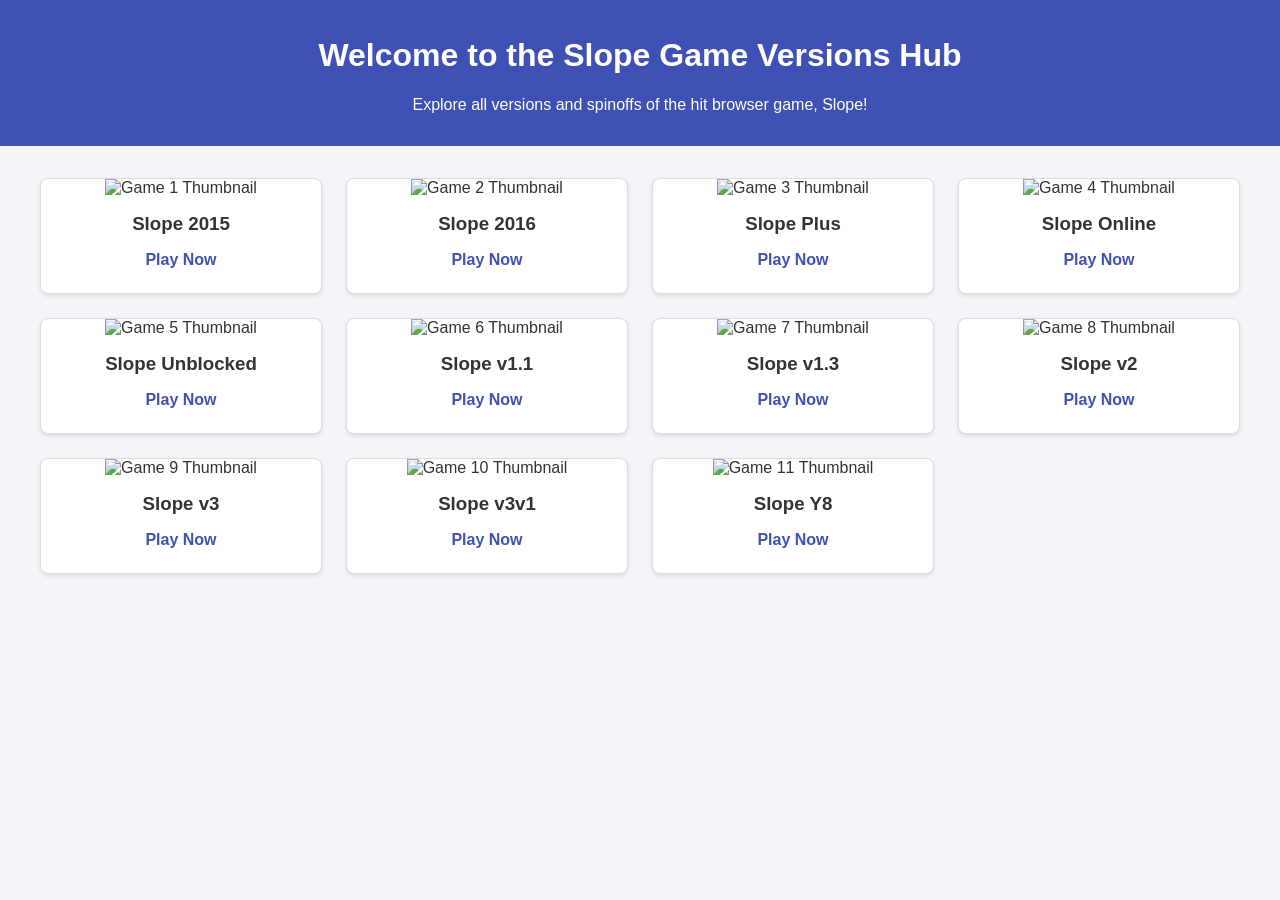
==== games/index.html @ 9a3da8a6 "Update index.html" ====
<!DOCTYPE html>
<html lang="en">
<head>
    <meta charset="UTF-8">
    <meta name="viewport" content="width=device-width, initial-scale=1.0">
    <title>Slope Game Versions Hub</title>
    <style>
        body {
            font-family: Arial, sans-serif;
            margin: 0;
            padding: 0;
            background-color: #f4f4f9;
            color: #333;
        }
        header {
            background-color: #3f51b5;
            color: white;
            padding: 1rem 2rem;
            text-align: center;
        }
        .container {
            max-width: 1200px;
            margin: 2rem auto;
            padding: 0 1rem;
        }
        .grid {
            display: grid;
            grid-template-columns: repeat(auto-fit, minmax(250px, 1fr));
            gap: 1.5rem;
        }
        .card {
            background: white;
            border: 1px solid #ddd;
            border-radius: 8px;
            box-shadow: 0 2px 4px rgba(0, 0, 0, 0.1);
            overflow: hidden;
            text-align: center;
            transition: transform 0.3s, box-shadow 0.3s;
        }
        .card:hover {
            transform: translateY(-5px);
            box-shadow: 0 4px 8px rgba(0, 0, 0, 0.2);
        }
        .card img {
            max-width: 100%;
            height: 150px;
            object-fit: cover;
        }
        .card h3 {
            margin: 1rem 0;
        }
        .card a {
            display: block;
            margin: 1rem 0 1.5rem;
            text-decoration: none;
            color: #3f51b5;
            font-weight: bold;
        }
    </style>
</head>
<body>
    <header>
        <h1>Welcome to the Slope Game Versions Hub</h1>
        <p>Explore all versions and spinoffs of the hit browser game, Slope!</p>
    </header>
    <div class="container">
        <div class="grid">
            <div class="card">
                <img src="game1-thumbnail.jpg" alt="Game 1 Thumbnail">
                <h3>Slope 2015</h3>
                <a href="https://testwaree.github.io/slopeiscool/2015">Play Now</a>
            </div>
            <div class="card">
                <img src="game2-thumbnail.jpg" alt="Game 2 Thumbnail">
                <h3>Slope 2016</h3>
                <a href="https://testwaree.github.io/slopeiscool/2016">Play Now</a>
            </div>
            <div class="card">
                <img src="game3-thumbnail.jpg" alt="Game 3 Thumbnail">
                <h3>Slope Plus</h3>
                <a href="https://testwaree.github.io/slopeiscool/plus">Play Now</a>
            </div>
            <div class="card">
                <img src="game4-thumbnail.jpg" alt="Game 4 Thumbnail">
                <h3>Slope Online</h3>
                <a href="https://testwaree.github.io/slopeiscool/slopeonline">Play Now</a>
            </div>
            <div class="card">
                <img src="game5-thumbnail.jpg" alt="Game 5 Thumbnail">
                <h3>Slope Unblocked</h3>
                <a href="https://testwaree.github.io/slopeiscool/unblocked">Play Now</a>
            </div>
            <div class="card">
                <img src="game6-thumbnail.jpg" alt="Game 6 Thumbnail">
                <h3>Slope v1.1</h3>
                <a href="https://testwaree.github.io/slopeiscool/v1.1">Play Now</a>
            </div>
            <div class="card">
                <img src="game7-thumbnail.jpg" alt="Game 7 Thumbnail">
                <h3>Slope v1.3</h3>
                <a href="https://testwaree.github.io/slopeiscool/v1.3">Play Now</a>
            </div>
            <div class="card">
                <img src="game8-thumbnail.jpg" alt="Game 8 Thumbnail">
                <h3>Slope v2</h3>
                <a href="https://testwaree.github.io/slopeiscool/v2">Play Now</a>
            </div>
            <div class="card">
                <img src="game9-thumbnail.jpg" alt="Game 9 Thumbnail">
                <h3>Slope v3</h3>
                <a href="https://testwaree.github.io/slopeiscool/v3">Play Now</a>
            </div>
            <div class="card">
                <img src="game10-thumbnail.jpg" alt="Game 10 Thumbnail">
                <h3>Slope v3v1</h3>
                <a href="https://testwaree.github.io/slopeiscool/v3v1">Play Now</a>
            </div>
            <div class="card">
                <img src="game11-thumbnail.jpg" alt="Game 11 Thumbnail">
                <h3>Slope Y8</h3>
                <a href="https://testwaree.github.io/slopeiscool/y8">Play Now</a>
            </div>
        </div>
    </div>
</body>
</html>
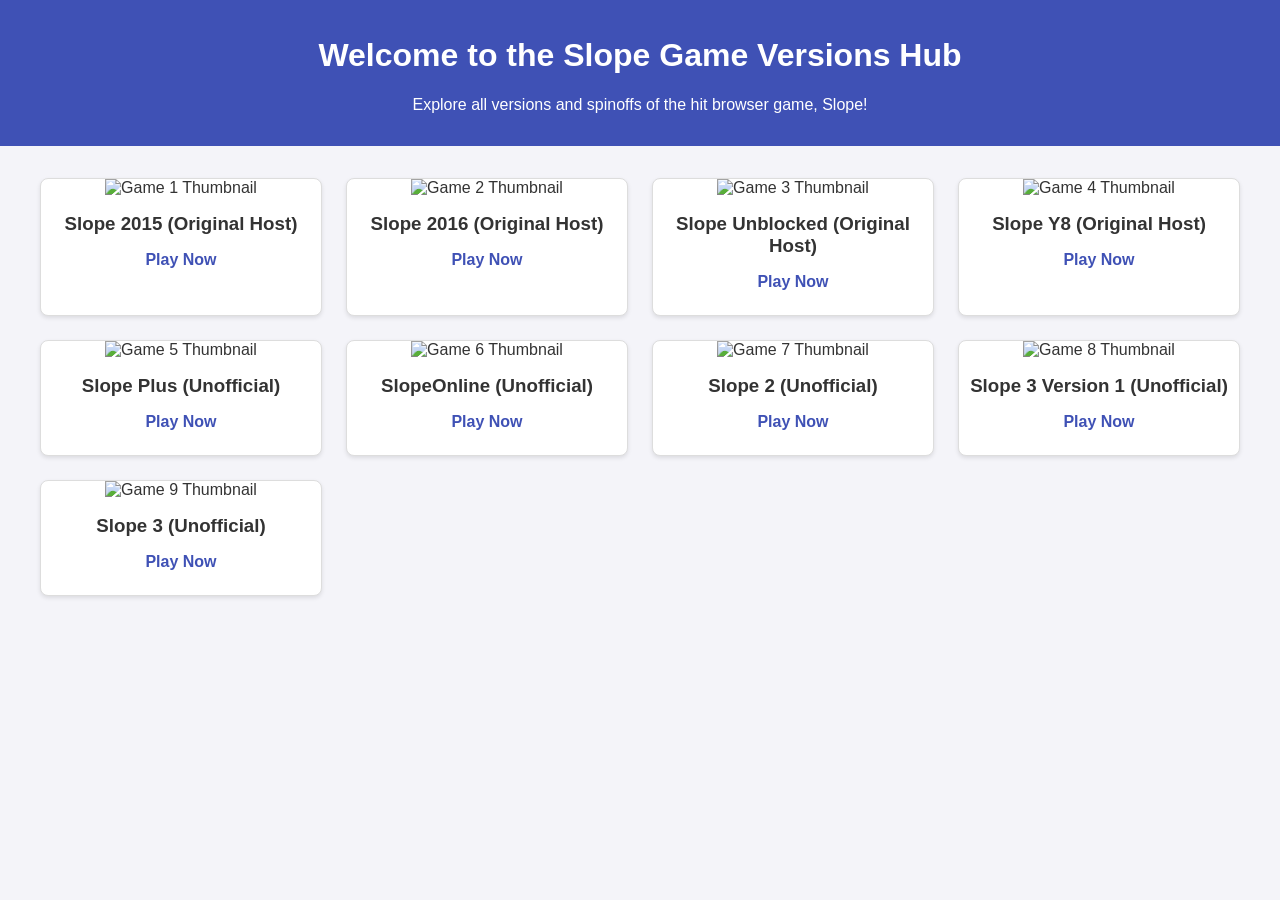
==== commit b0a4d714: "Update index.html" ====
--- a/games/index.html
+++ b/games/index.html
@@ -67,58 +67,48 @@
         <div class="grid">
             <div class="card">
                 <img src="game1-thumbnail.jpg" alt="Game 1 Thumbnail">
-                <h3>Slope 2015</h3>
-                <a href="https://testwaree.github.io/slopeiscool/2015">Play Now</a>
+                <h3>Slope 2015 (Original Host)</h3>
+                <a href="https://testwaree.github.io/slopeiscool/2015/index.html">Play Now</a>
             </div>
             <div class="card">
                 <img src="game2-thumbnail.jpg" alt="Game 2 Thumbnail">
-                <h3>Slope 2016</h3>
-                <a href="https://testwaree.github.io/slopeiscool/2016">Play Now</a>
+                <h3>Slope 2016 (Original Host)</h3>
+                <a href="https://testwaree.github.io/slopeiscool/2016/index.html">Play Now</a>
             </div>
             <div class="card">
                 <img src="game3-thumbnail.jpg" alt="Game 3 Thumbnail">
-                <h3>Slope Plus</h3>
-                <a href="https://testwaree.github.io/slopeiscool/plus">Play Now</a>
+                <h3>Slope Unblocked (Original Host)</h3>
+                <a href="https://testwaree.github.io/slopeiscool/unblocked/index.html">Play Now</a>
             </div>
             <div class="card">
                 <img src="game4-thumbnail.jpg" alt="Game 4 Thumbnail">
-                <h3>Slope Online</h3>
-                <a href="https://testwaree.github.io/slopeiscool/slopeonline">Play Now</a>
+                <h3>Slope Y8 (Original Host)</h3>
+                <a href="https://testwaree.github.io/slopeiscool/y8/index.html">Play Now</a>
             </div>
             <div class="card">
                 <img src="game5-thumbnail.jpg" alt="Game 5 Thumbnail">
-                <h3>Slope Unblocked</h3>
-                <a href="https://testwaree.github.io/slopeiscool/unblocked">Play Now</a>
+                <h3>Slope Plus (Unofficial)</h3>
+                <a href="https://testwaree.github.io/slopeiscool/plus/index.html">Play Now</a>
             </div>
             <div class="card">
                 <img src="game6-thumbnail.jpg" alt="Game 6 Thumbnail">
-                <h3>Slope v1.1</h3>
-                <a href="https://testwaree.github.io/slopeiscool/v1.1">Play Now</a>
+                <h3>SlopeOnline (Unofficial)</h3>
+                <a href="https://testwaree.github.io/slopeiscool/slopeonline/index.html">Play Now</a>
             </div>
             <div class="card">
                 <img src="game7-thumbnail.jpg" alt="Game 7 Thumbnail">
-                <h3>Slope v1.3</h3>
-                <a href="https://testwaree.github.io/slopeiscool/v1.3">Play Now</a>
+                <h3>Slope 2 (Unofficial)</h3>
+                <a href="https://testwaree.github.io/slopeiscool/slope2/index.html">Play Now</a>
             </div>
             <div class="card">
                 <img src="game8-thumbnail.jpg" alt="Game 8 Thumbnail">
-                <h3>Slope v2</h3>
-                <a href="https://testwaree.github.io/slopeiscool/v2">Play Now</a>
+                <h3>Slope 3 Version 1 (Unofficial)</h3>
+                <a href="https://testwaree.github.io/slopeiscool/slope3v1/index.html">Play Now</a>
             </div>
             <div class="card">
                 <img src="game9-thumbnail.jpg" alt="Game 9 Thumbnail">
-                <h3>Slope v3</h3>
-                <a href="https://testwaree.github.io/slopeiscool/v3">Play Now</a>
-            </div>
-            <div class="card">
-                <img src="game10-thumbnail.jpg" alt="Game 10 Thumbnail">
-                <h3>Slope v3v1</h3>
-                <a href="https://testwaree.github.io/slopeiscool/v3v1">Play Now</a>
-            </div>
-            <div class="card">
-                <img src="game11-thumbnail.jpg" alt="Game 11 Thumbnail">
-                <h3>Slope Y8</h3>
-                <a href="https://testwaree.github.io/slopeiscool/y8">Play Now</a>
+                <h3>Slope 3 (Unofficial)</h3>
+                <a href="https://testwaree.github.io/slopeiscool/slope3/index.html">Play Now</a>
             </div>
         </div>
     </div>
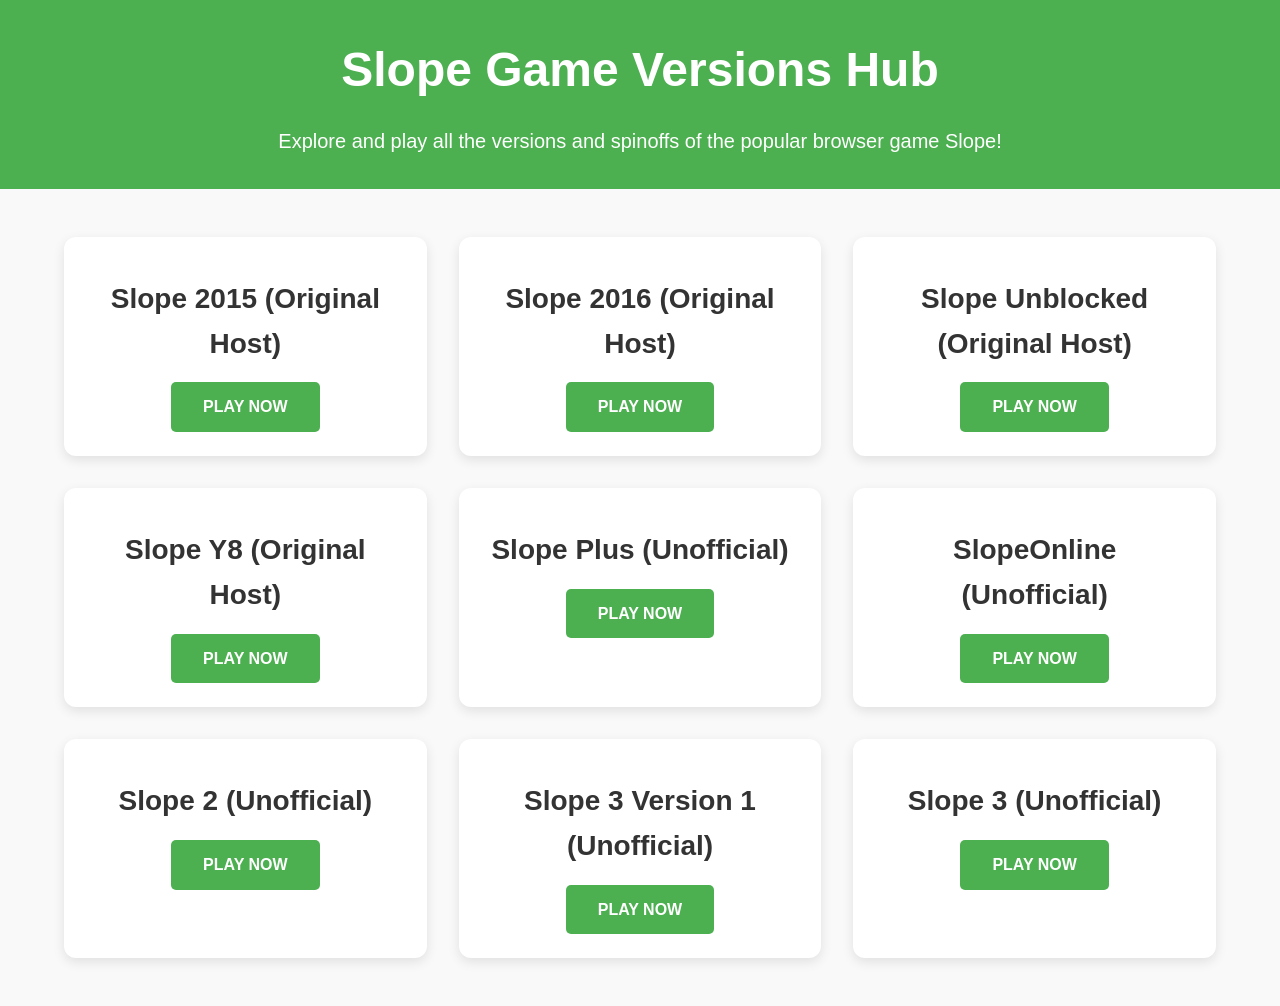
==== commit e0229c5c: "Update index.html" ====
--- a/games/index.html
+++ b/games/index.html
@@ -5,110 +5,157 @@
     <meta name="viewport" content="width=device-width, initial-scale=1.0">
     <title>Slope Game Versions Hub</title>
     <style>
-        body {
-            font-family: Arial, sans-serif;
+        /* General Reset and Body Styling */
+        * {
             margin: 0;
             padding: 0;
-            background-color: #f4f4f9;
+            box-sizing: border-box;
+        }
+        body {
+            font-family: 'Segoe UI', Tahoma, Geneva, Verdana, sans-serif;
+            background-color: #f9f9f9;
             color: #333;
+            line-height: 1.6;
         }
+
+        /* Header Styling */
         header {
-            background-color: #3f51b5;
+            background-color: #4caf50;
             color: white;
-            padding: 1rem 2rem;
             text-align: center;
+            padding: 2rem;
         }
+        header h1 {
+            font-size: 3rem;
+            margin-bottom: 1rem;
+            font-weight: 700;
+        }
+        header p {
+            font-size: 1.25rem;
+        }
+
+        /* Main Content Styling */
         .container {
             max-width: 1200px;
-            margin: 2rem auto;
-            padding: 0 1rem;
+            margin: 3rem auto;
+            padding: 0 1.5rem;
         }
+
+        /* Grid Layout for Game Cards */
         .grid {
             display: grid;
-            grid-template-columns: repeat(auto-fit, minmax(250px, 1fr));
-            gap: 1.5rem;
+            grid-template-columns: repeat(auto-fill, minmax(300px, 1fr));
+            gap: 2rem;
         }
+
+        /* Individual Game Card Styling */
         .card {
-            background: white;
-            border: 1px solid #ddd;
-            border-radius: 8px;
-            box-shadow: 0 2px 4px rgba(0, 0, 0, 0.1);
+            background-color: #fff;
+            border-radius: 12px;
+            box-shadow: 0 4px 12px rgba(0, 0, 0, 0.1);
             overflow: hidden;
+            transition: transform 0.3s ease-in-out, box-shadow 0.3s ease-in-out;
             text-align: center;
-            transition: transform 0.3s, box-shadow 0.3s;
+            border: none;
+            padding: 1.5rem;
+            text-decoration: none;
         }
+
         .card:hover {
-            transform: translateY(-5px);
-            box-shadow: 0 4px 8px rgba(0, 0, 0, 0.2);
+            transform: translateY(-10px);
+            box-shadow: 0 8px 24px rgba(0, 0, 0, 0.15);
         }
-        .card img {
-            max-width: 100%;
-            height: 150px;
-            object-fit: cover;
-        }
+
         .card h3 {
+            font-size: 1.75rem;
+            color: #333;
             margin: 1rem 0;
         }
+
         .card a {
-            display: block;
-            margin: 1rem 0 1.5rem;
+            display: inline-block;
+            padding: 0.75rem 2rem;
+            background-color: #4caf50;
+            color: white;
+            font-weight: bold;
+            border-radius: 5px;
+            text-transform: uppercase;
             text-decoration: none;
-            color: #3f51b5;
-            font-weight: bold;
+            transition: background-color 0.3s ease, transform 0.3s ease;
+        }
+
+        .card a:hover {
+            background-color: #388e3c;
+            transform: translateY(-2px);
+        }
+
+        .card a:active {
+            transform: translateY(0);
+        }
+
+        /* Media Query for Mobile Devices */
+        @media (max-width: 768px) {
+            header h1 {
+                font-size: 2rem;
+            }
+            .card h3 {
+                font-size: 1.5rem;
+            }
         }
     </style>
 </head>
 <body>
     <header>
-        <h1>Welcome to the Slope Game Versions Hub</h1>
-        <p>Explore all versions and spinoffs of the hit browser game, Slope!</p>
+        <h1>Slope Game Versions Hub</h1>
+        <p>Explore and play all the versions and spinoffs of the popular browser game Slope!</p>
     </header>
+    
     <div class="container">
         <div class="grid">
+            <!-- Game Card 1 - Slope 2015 -->
             <div class="card">
-                <img src="game1-thumbnail.jpg" alt="Game 1 Thumbnail">
                 <h3>Slope 2015 (Original Host)</h3>
-                <a href="https://testwaree.github.io/slopeiscool/2015/index.html">Play Now</a>
+                <a href="https://testwaree.github.io/slopeiscool/games/2015/index.html">Play Now</a>
             </div>
+            <!-- Game Card 2 - Slope 2016 -->
             <div class="card">
-                <img src="game2-thumbnail.jpg" alt="Game 2 Thumbnail">
                 <h3>Slope 2016 (Original Host)</h3>
-                <a href="https://testwaree.github.io/slopeiscool/2016/index.html">Play Now</a>
+                <a href="https://testwaree.github.io/slopeiscool/games/2016/index.html">Play Now</a>
             </div>
+            <!-- Game Card 3 - Slope Unblocked -->
             <div class="card">
-                <img src="game3-thumbnail.jpg" alt="Game 3 Thumbnail">
                 <h3>Slope Unblocked (Original Host)</h3>
-                <a href="https://testwaree.github.io/slopeiscool/unblocked/index.html">Play Now</a>
+                <a href="https://testwaree.github.io/slopeiscool/games/unblocked/index.html">Play Now</a>
             </div>
+            <!-- Game Card 4 - Slope Y8 -->
             <div class="card">
-                <img src="game4-thumbnail.jpg" alt="Game 4 Thumbnail">
                 <h3>Slope Y8 (Original Host)</h3>
-                <a href="https://testwaree.github.io/slopeiscool/y8/index.html">Play Now</a>
+                <a href="https://testwaree.github.io/slopeiscool/games/y8/index.html">Play Now</a>
             </div>
+            <!-- Game Card 5 - Slope Plus -->
             <div class="card">
-                <img src="game5-thumbnail.jpg" alt="Game 5 Thumbnail">
                 <h3>Slope Plus (Unofficial)</h3>
-                <a href="https://testwaree.github.io/slopeiscool/plus/index.html">Play Now</a>
+                <a href="https://testwaree.github.io/slopeiscool/games/plus/index.html">Play Now</a>
             </div>
+            <!-- Game Card 6 - Slope Online -->
             <div class="card">
-                <img src="game6-thumbnail.jpg" alt="Game 6 Thumbnail">
                 <h3>SlopeOnline (Unofficial)</h3>
-                <a href="https://testwaree.github.io/slopeiscool/slopeonline/index.html">Play Now</a>
+                <a href="https://testwaree.github.io/slopeiscool/games/slopeonline/index.html">Play Now</a>
             </div>
+            <!-- Game Card 7 - Slope 2 -->
             <div class="card">
-                <img src="game7-thumbnail.jpg" alt="Game 7 Thumbnail">
                 <h3>Slope 2 (Unofficial)</h3>
-                <a href="https://testwaree.github.io/slopeiscool/slope2/index.html">Play Now</a>
+                <a href="https://testwaree.github.io/slopeiscool/games/slope2/index.html">Play Now</a>
             </div>
+            <!-- Game Card 8 - Slope 3 Version 1 -->
             <div class="card">
-                <img src="game8-thumbnail.jpg" alt="Game 8 Thumbnail">
                 <h3>Slope 3 Version 1 (Unofficial)</h3>
-                <a href="https://testwaree.github.io/slopeiscool/slope3v1/index.html">Play Now</a>
+                <a href="https://testwaree.github.io/slopeiscool/games/slope3v1/index.html">Play Now</a>
             </div>
+            <!-- Game Card 9 - Slope 3 -->
             <div class="card">
-                <img src="game9-thumbnail.jpg" alt="Game 9 Thumbnail">
                 <h3>Slope 3 (Unofficial)</h3>
-                <a href="https://testwaree.github.io/slopeiscool/slope3/index.html">Play Now</a>
+                <a href="https://testwaree.github.io/slopeiscool/games/slope3/index.html">Play Now</a>
             </div>
         </div>
     </div>
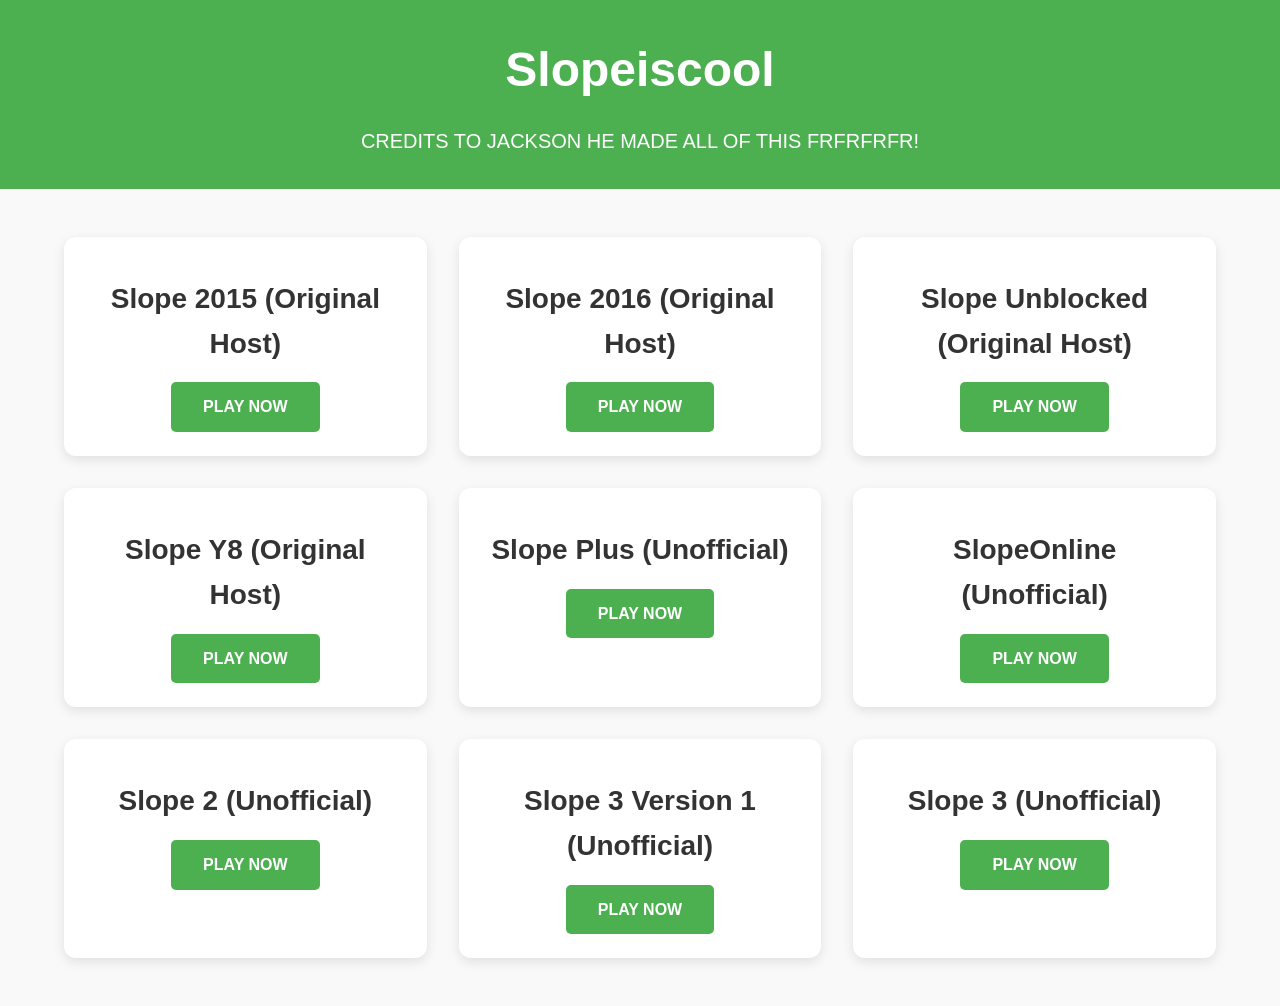
==== commit b742b96d: "Update index.html" ====
--- a/games/index.html
+++ b/games/index.html
@@ -106,8 +106,8 @@
 </head>
 <body>
     <header>
-        <h1>Slope Game Versions Hub</h1>
-        <p>Explore and play all the versions and spinoffs of the popular browser game Slope!</p>
+        <h1>Slopeiscool</h1>
+        <p>CREDITS TO JACKSON HE MADE ALL OF THIS FRFRFRFR!</p>
     </header>
     
     <div class="container">
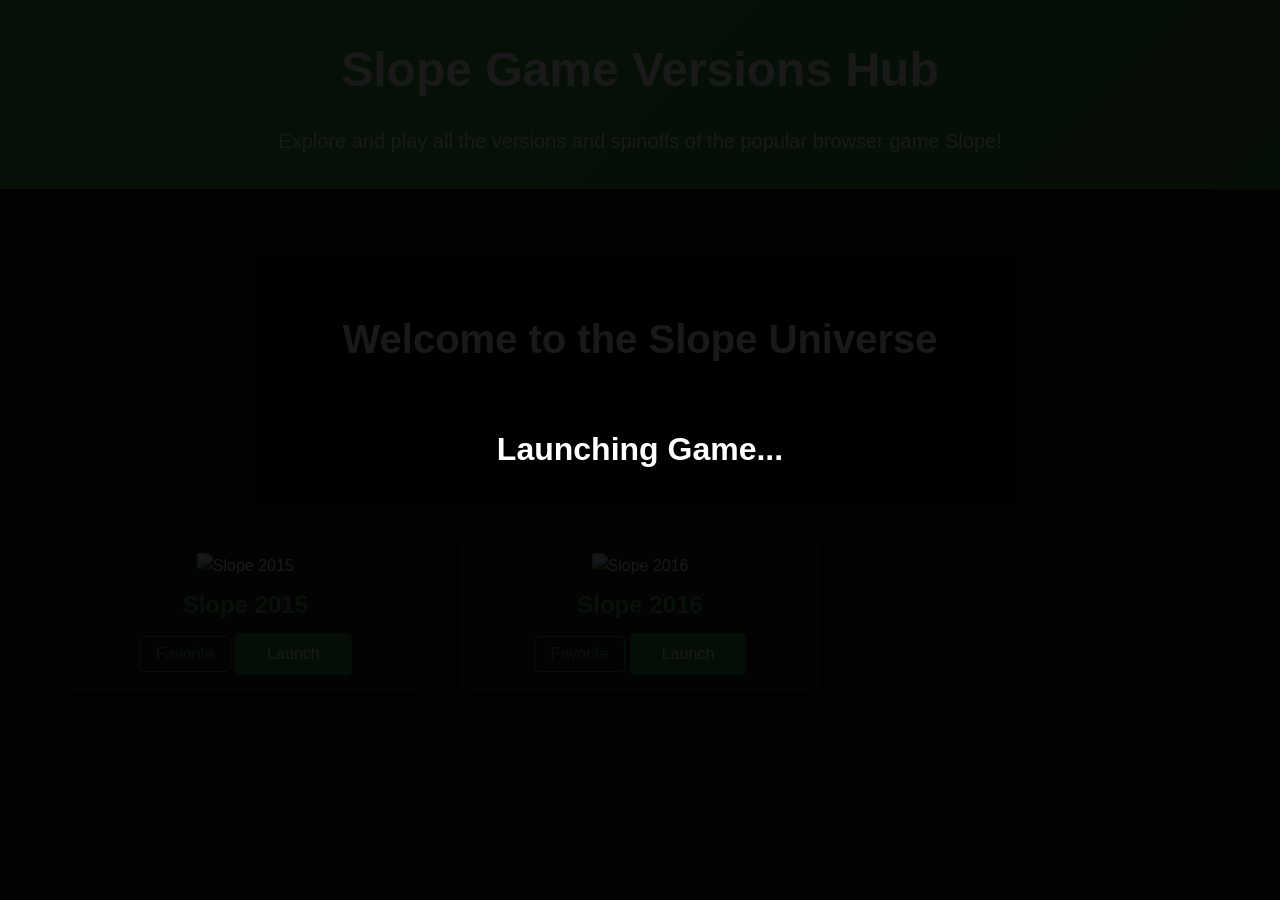
==== commit 20fbd5c9: "Update index.html" ====
--- a/games/index.html
+++ b/games/index.html
@@ -13,17 +13,17 @@
         }
         body {
             font-family: 'Segoe UI', Tahoma, Geneva, Verdana, sans-serif;
-            background-color: #f9f9f9;
-            color: #333;
+            background-color: #121212;
+            color: white;
             line-height: 1.6;
         }
 
         /* Header Styling */
         header {
-            background-color: #4caf50;
+            background: linear-gradient(135deg, #4caf50, #388e3c);
             color: white;
+            padding: 2rem;
             text-align: center;
-            padding: 2rem;
         }
         header h1 {
             font-size: 3rem;
@@ -32,6 +32,26 @@
         }
         header p {
             font-size: 1.25rem;
+        }
+
+        /* Hero Banner */
+        .banner {
+            position: relative;
+            width: 100%;
+            height: 300px;
+            background-image: url('your-banner-image.jpg'); /* Replace with your custom banner */
+            background-size: cover;
+            background-position: center;
+            display: flex;
+            justify-content: center;
+            align-items: center;
+            color: white;
+        }
+        .banner h2 {
+            font-size: 2.5rem;
+            background: rgba(0, 0, 0, 0.5);
+            padding: 0.5rem 1rem;
+            border-radius: 8px;
         }
 
         /* Main Content Styling */
@@ -48,116 +68,132 @@
             gap: 2rem;
         }
 
-        /* Individual Game Card Styling */
+        /* Game Card */
         .card {
-            background-color: #fff;
+            background-color: #1f1f1f;
             border-radius: 12px;
-            box-shadow: 0 4px 12px rgba(0, 0, 0, 0.1);
+            box-shadow: 0 4px 12px rgba(0, 0, 0, 0.5);
             overflow: hidden;
-            transition: transform 0.3s ease-in-out, box-shadow 0.3s ease-in-out;
+            transition: transform 0.3s ease, box-shadow 0.3s ease;
             text-align: center;
             border: none;
-            padding: 1.5rem;
-            text-decoration: none;
+            padding: 1rem;
+        }
+        .card:hover {
+            transform: translateY(-10px);
+            box-shadow: 0 8px 24px rgba(0, 0, 0, 0.7);
+        }
+        .card img {
+            width: 100%;
+            height: 180px;
+            object-fit: cover;
+        }
+        .card h3 {
+            font-size: 1.5rem;
+            margin: 0.5rem 0;
+            color: #4caf50;
         }
 
-        .card:hover {
-            transform: translateY(-10px);
-            box-shadow: 0 8px 24px rgba(0, 0, 0, 0.15);
+        /* Favorite Button */
+        .favorite {
+            background: none;
+            border: 1px solid #4caf50;
+            color: #4caf50;
+            padding: 0.5rem 1rem;
+            font-size: 1rem;
+            border-radius: 5px;
+            cursor: pointer;
+            transition: background-color 0.3s, color 0.3s;
+        }
+        .favorite.active {
+            background-color: #4caf50;
+            color: white;
         }
 
-        .card h3 {
-            font-size: 1.75rem;
-            color: #333;
-            margin: 1rem 0;
+        /* Launch Button */
+        .launch {
+            background-color: #388e3c;
+            color: white;
+            padding: 0.75rem 2rem;
+            font-size: 1rem;
+            border: none;
+            border-radius: 5px;
+            cursor: pointer;
+            transition: background-color 0.3s, transform 0.2s;
+        }
+        .launch:hover {
+            background-color: #4caf50;
+            transform: scale(1.05);
         }
 
-        .card a {
-            display: inline-block;
-            padding: 0.75rem 2rem;
-            background-color: #4caf50;
+        /* Loading Screen */
+        #loading {
+            display: none;
+            position: fixed;
+            top: 0;
+            left: 0;
+            width: 100%;
+            height: 100%;
+            background: rgba(0, 0, 0, 0.9);
             color: white;
-            font-weight: bold;
-            border-radius: 5px;
-            text-transform: uppercase;
-            text-decoration: none;
-            transition: background-color 0.3s ease, transform 0.3s ease;
+            display: flex;
+            justify-content: center;
+            align-items: center;
+            z-index: 999;
         }
-
-        .card a:hover {
-            background-color: #388e3c;
-            transform: translateY(-2px);
-        }
-
-        .card a:active {
-            transform: translateY(0);
-        }
-
-        /* Media Query for Mobile Devices */
-        @media (max-width: 768px) {
-            header h1 {
-                font-size: 2rem;
-            }
-            .card h3 {
-                font-size: 1.5rem;
-            }
+        #loading h1 {
+            font-size: 2rem;
         }
     </style>
 </head>
 <body>
     <header>
-        <h1>Slopeiscool</h1>
-        <p>CREDITS TO JACKSON HE MADE ALL OF THIS FRFRFRFR!</p>
+        <h1>Slope Game Versions Hub</h1>
+        <p>Explore and play all the versions and spinoffs of the popular browser game Slope!</p>
     </header>
+
+    <div class="banner">
+        <h2>Welcome to the Slope Universe</h2>
+    </div>
     
     <div class="container">
         <div class="grid">
-            <!-- Game Card 1 - Slope 2015 -->
+            <!-- Game Card 1 -->
             <div class="card">
-                <h3>Slope 2015 (Original Host)</h3>
-                <a href="https://testwaree.github.io/slopeiscool/games/2015/index.html">Play Now</a>
+                <img src="2015-thumbnail.jpg" alt="Slope 2015">
+                <h3>Slope 2015</h3>
+                <button class="favorite" onclick="toggleFavorite(this)">Favorite</button>
+                <button class="launch" onclick="launchGame('2015')">Launch</button>
             </div>
-            <!-- Game Card 2 - Slope 2016 -->
+            <!-- Game Card 2 -->
             <div class="card">
-                <h3>Slope 2016 (Original Host)</h3>
-                <a href="https://testwaree.github.io/slopeiscool/games/2016/index.html">Play Now</a>
+                <img src="2016-thumbnail.jpg" alt="Slope 2016">
+                <h3>Slope 2016</h3>
+                <button class="favorite" onclick="toggleFavorite(this)">Favorite</button>
+                <button class="launch" onclick="launchGame('2016')">Launch</button>
             </div>
-            <!-- Game Card 3 - Slope Unblocked -->
-            <div class="card">
-                <h3>Slope Unblocked (Original Host)</h3>
-                <a href="https://testwaree.github.io/slopeiscool/games/unblocked/index.html">Play Now</a>
-            </div>
-            <!-- Game Card 4 - Slope Y8 -->
-            <div class="card">
-                <h3>Slope Y8 (Original Host)</h3>
-                <a href="https://testwaree.github.io/slopeiscool/games/y8/index.html">Play Now</a>
-            </div>
-            <!-- Game Card 5 - Slope Plus -->
-            <div class="card">
-                <h3>Slope Plus (Unofficial)</h3>
-                <a href="https://testwaree.github.io/slopeiscool/games/plus/index.html">Play Now</a>
-            </div>
-            <!-- Game Card 6 - Slope Online -->
-            <div class="card">
-                <h3>SlopeOnline (Unofficial)</h3>
-                <a href="https://testwaree.github.io/slopeiscool/games/slopeonline/index.html">Play Now</a>
-            </div>
-            <!-- Game Card 7 - Slope 2 -->
-            <div class="card">
-                <h3>Slope 2 (Unofficial)</h3>
-                <a href="https://testwaree.github.io/slopeiscool/games/slope2/index.html">Play Now</a>
-            </div>
-            <!-- Game Card 8 - Slope 3 Version 1 -->
-            <div class="card">
-                <h3>Slope 3 Version 1 (Unofficial)</h3>
-                <a href="https://testwaree.github.io/slopeiscool/games/slope3v1/index.html">Play Now</a>
-            </div>
-            <!-- Game Card 9 - Slope 3 -->
-            <div class="card">
-                <h3>Slope 3 (Unofficial)</h3>
-                <a href="https://testwaree.github.io/slopeiscool/games/slope3/index.html">Play Now</a>
-            </div>
+            <!-- Add more game cards as needed -->
         </div>
     </div>
+
+    <!-- Loading Screen -->
+    <div id="loading">
+        <h1>Launching Game...</h1>
+    </div>
+
+    <script>
+        function toggleFavorite(button) {
+            button.classList.toggle('active');
+            button.textContent = button.classList.contains('active') ? 'Favorited' : 'Favorite';
+        }
+
+        function launchGame(version) {
+            const loadingScreen = document.getElementById('loading');
+            loadingScreen.style.display = 'flex';
+            setTimeout(() => {
+                window.location.href = `https://testwaree.github.io/slopeiscool/games/${version}/index.html`;
+            }, 1500); // Simulate a delay for sleek effect
+        }
+    </script>
 </body>
 </html>
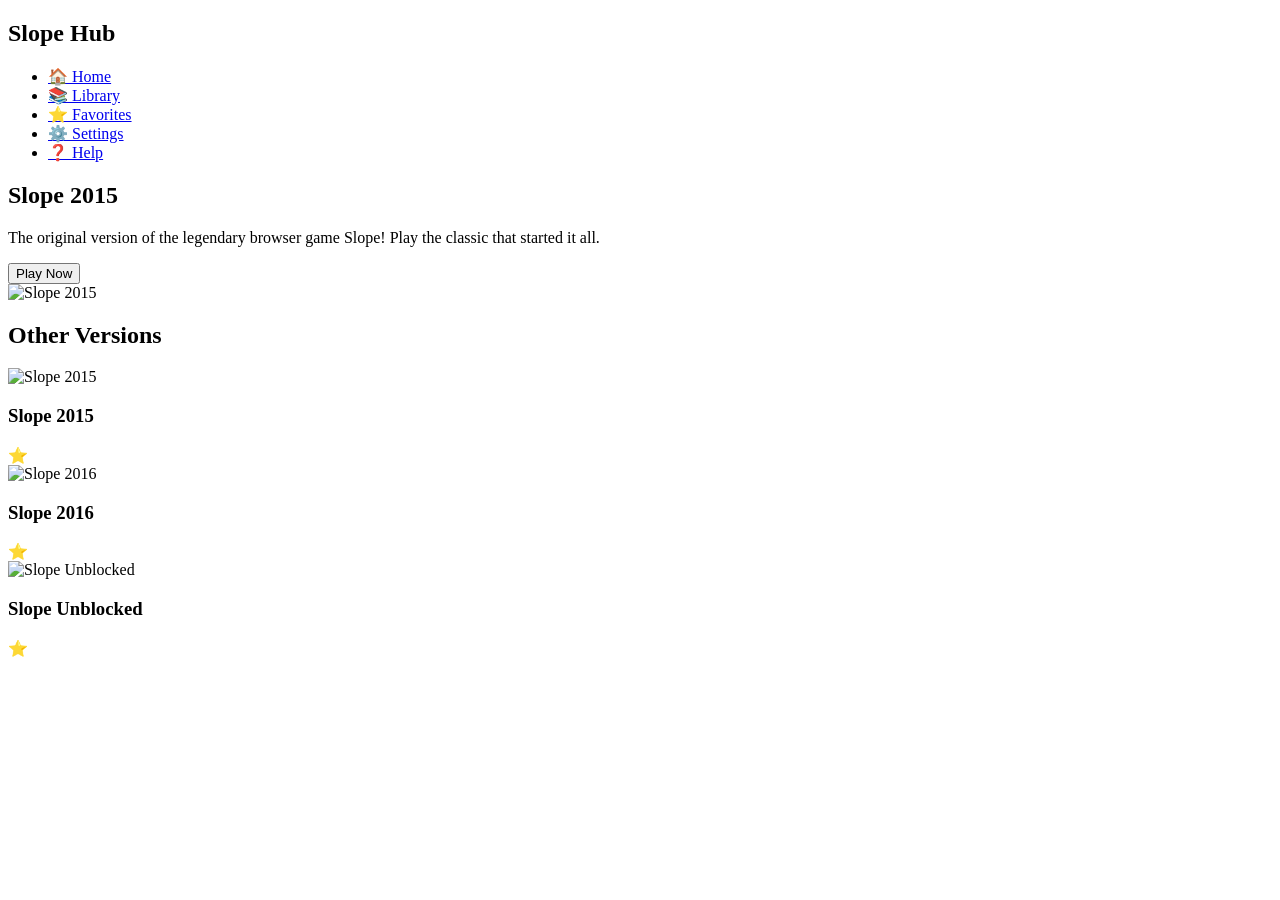
==== commit 63d908d2: "Update index.html" ====
--- a/games/index.html
+++ b/games/index.html
@@ -1,199 +1,70 @@
 <!DOCTYPE html>
 <html lang="en">
 <head>
-    <meta charset="UTF-8">
-    <meta name="viewport" content="width=device-width, initial-scale=1.0">
-    <title>Slope Game Versions Hub</title>
-    <style>
-        /* General Reset and Body Styling */
-        * {
-            margin: 0;
-            padding: 0;
-            box-sizing: border-box;
-        }
-        body {
-            font-family: 'Segoe UI', Tahoma, Geneva, Verdana, sans-serif;
-            background-color: #121212;
-            color: white;
-            line-height: 1.6;
-        }
-
-        /* Header Styling */
-        header {
-            background: linear-gradient(135deg, #4caf50, #388e3c);
-            color: white;
-            padding: 2rem;
-            text-align: center;
-        }
-        header h1 {
-            font-size: 3rem;
-            margin-bottom: 1rem;
-            font-weight: 700;
-        }
-        header p {
-            font-size: 1.25rem;
-        }
-
-        /* Hero Banner */
-        .banner {
-            position: relative;
-            width: 100%;
-            height: 300px;
-            background-image: url('your-banner-image.jpg'); /* Replace with your custom banner */
-            background-size: cover;
-            background-position: center;
-            display: flex;
-            justify-content: center;
-            align-items: center;
-            color: white;
-        }
-        .banner h2 {
-            font-size: 2.5rem;
-            background: rgba(0, 0, 0, 0.5);
-            padding: 0.5rem 1rem;
-            border-radius: 8px;
-        }
-
-        /* Main Content Styling */
-        .container {
-            max-width: 1200px;
-            margin: 3rem auto;
-            padding: 0 1.5rem;
-        }
-
-        /* Grid Layout for Game Cards */
-        .grid {
-            display: grid;
-            grid-template-columns: repeat(auto-fill, minmax(300px, 1fr));
-            gap: 2rem;
-        }
-
-        /* Game Card */
-        .card {
-            background-color: #1f1f1f;
-            border-radius: 12px;
-            box-shadow: 0 4px 12px rgba(0, 0, 0, 0.5);
-            overflow: hidden;
-            transition: transform 0.3s ease, box-shadow 0.3s ease;
-            text-align: center;
-            border: none;
-            padding: 1rem;
-        }
-        .card:hover {
-            transform: translateY(-10px);
-            box-shadow: 0 8px 24px rgba(0, 0, 0, 0.7);
-        }
-        .card img {
-            width: 100%;
-            height: 180px;
-            object-fit: cover;
-        }
-        .card h3 {
-            font-size: 1.5rem;
-            margin: 0.5rem 0;
-            color: #4caf50;
-        }
-
-        /* Favorite Button */
-        .favorite {
-            background: none;
-            border: 1px solid #4caf50;
-            color: #4caf50;
-            padding: 0.5rem 1rem;
-            font-size: 1rem;
-            border-radius: 5px;
-            cursor: pointer;
-            transition: background-color 0.3s, color 0.3s;
-        }
-        .favorite.active {
-            background-color: #4caf50;
-            color: white;
-        }
-
-        /* Launch Button */
-        .launch {
-            background-color: #388e3c;
-            color: white;
-            padding: 0.75rem 2rem;
-            font-size: 1rem;
-            border: none;
-            border-radius: 5px;
-            cursor: pointer;
-            transition: background-color 0.3s, transform 0.2s;
-        }
-        .launch:hover {
-            background-color: #4caf50;
-            transform: scale(1.05);
-        }
-
-        /* Loading Screen */
-        #loading {
-            display: none;
-            position: fixed;
-            top: 0;
-            left: 0;
-            width: 100%;
-            height: 100%;
-            background: rgba(0, 0, 0, 0.9);
-            color: white;
-            display: flex;
-            justify-content: center;
-            align-items: center;
-            z-index: 999;
-        }
-        #loading h1 {
-            font-size: 2rem;
-        }
-    </style>
+  <meta charset="UTF-8">
+  <meta name="viewport" content="width=device-width, initial-scale=1.0">
+  <title>Slope Game Hub</title>
+  <link rel="stylesheet" href="styles.css"> <!-- External CSS -->
+  <link rel="stylesheet" href="https://fonts.googleapis.com/css2?family=Poppins:wght@400;600;700&display=swap">
 </head>
 <body>
-    <header>
-        <h1>Slope Game Versions Hub</h1>
-        <p>Explore and play all the versions and spinoffs of the popular browser game Slope!</p>
-    </header>
+  <div id="app">
+    <!-- Sidebar Navigation -->
+    <nav class="sidebar">
+      <div class="sidebar-header">
+        <h2>Slope Hub</h2>
+      </div>
+      <ul class="sidebar-menu">
+        <li><a href="#" class="active"><span class="icon">🏠</span> Home</a></li>
+        <li><a href="#"><span class="icon">📚</span> Library</a></li>
+        <li><a href="#"><span class="icon">⭐</span> Favorites</a></li>
+        <li><a href="#"><span class="icon">⚙️</span> Settings</a></li>
+        <li><a href="#"><span class="icon">❓</span> Help</a></li>
+      </ul>
+    </nav>
 
-    <div class="banner">
-        <h2>Welcome to the Slope Universe</h2>
-    </div>
-    
-    <div class="container">
-        <div class="grid">
-            <!-- Game Card 1 -->
-            <div class="card">
-                <img src="2015-thumbnail.jpg" alt="Slope 2015">
-                <h3>Slope 2015</h3>
-                <button class="favorite" onclick="toggleFavorite(this)">Favorite</button>
-                <button class="launch" onclick="launchGame('2015')">Launch</button>
-            </div>
-            <!-- Game Card 2 -->
-            <div class="card">
-                <img src="2016-thumbnail.jpg" alt="Slope 2016">
-                <h3>Slope 2016</h3>
-                <button class="favorite" onclick="toggleFavorite(this)">Favorite</button>
-                <button class="launch" onclick="launchGame('2016')">Launch</button>
-            </div>
-            <!-- Add more game cards as needed -->
+    <!-- Main Content -->
+    <main class="content">
+      <!-- Game Display Section -->
+      <section class="game-display">
+        <div class="game-info">
+          <h1 id="game-title">Slope 2015</h1>
+          <p id="game-description">The original version of the legendary browser game Slope! Play the classic that started it all.</p>
+          <div class="game-actions">
+            <button id="play-game">Play Now</button>
+          </div>
         </div>
-    </div>
+        <div class="game-thumbnail">
+          <img src="https://via.placeholder.com/128" alt="Slope 2015" id="game-thumbnail">
+        </div>
+      </section>
 
-    <!-- Loading Screen -->
-    <div id="loading">
-        <h1>Launching Game...</h1>
-    </div>
+      <!-- Other Versions Section -->
+      <section class="game-versions">
+        <h2>Other Versions</h2>
+        <div class="versions-grid">
+          <!-- Game Cards -->
+          <div class="game-card" data-version="2015">
+            <img src="https://via.placeholder.com/128" alt="Slope 2015">
+            <h3>Slope 2015</h3>
+            <span class="favorite-icon">⭐</span>
+          </div>
+          <div class="game-card" data-version="2016">
+            <img src="https://via.placeholder.com/128" alt="Slope 2016">
+            <h3>Slope 2016</h3>
+            <span class="favorite-icon">⭐</span>
+          </div>
+          <div class="game-card" data-version="unblocked">
+            <img src="https://via.placeholder.com/128" alt="Slope Unblocked">
+            <h3>Slope Unblocked</h3>
+            <span class="favorite-icon">⭐</span>
+          </div>
+          <!-- Add more game cards here -->
+        </div>
+      </section>
+    </main>
+  </div>
 
-    <script>
-        function toggleFavorite(button) {
-            button.classList.toggle('active');
-            button.textContent = button.classList.contains('active') ? 'Favorited' : 'Favorite';
-        }
-
-        function launchGame(version) {
-            const loadingScreen = document.getElementById('loading');
-            loadingScreen.style.display = 'flex';
-            setTimeout(() => {
-                window.location.href = `https://testwaree.github.io/slopeiscool/games/${version}/index.html`;
-            }, 1500); // Simulate a delay for sleek effect
-        }
-    </script>
+  <script src="script.js"></script> <!-- External JS -->
 </body>
 </html>
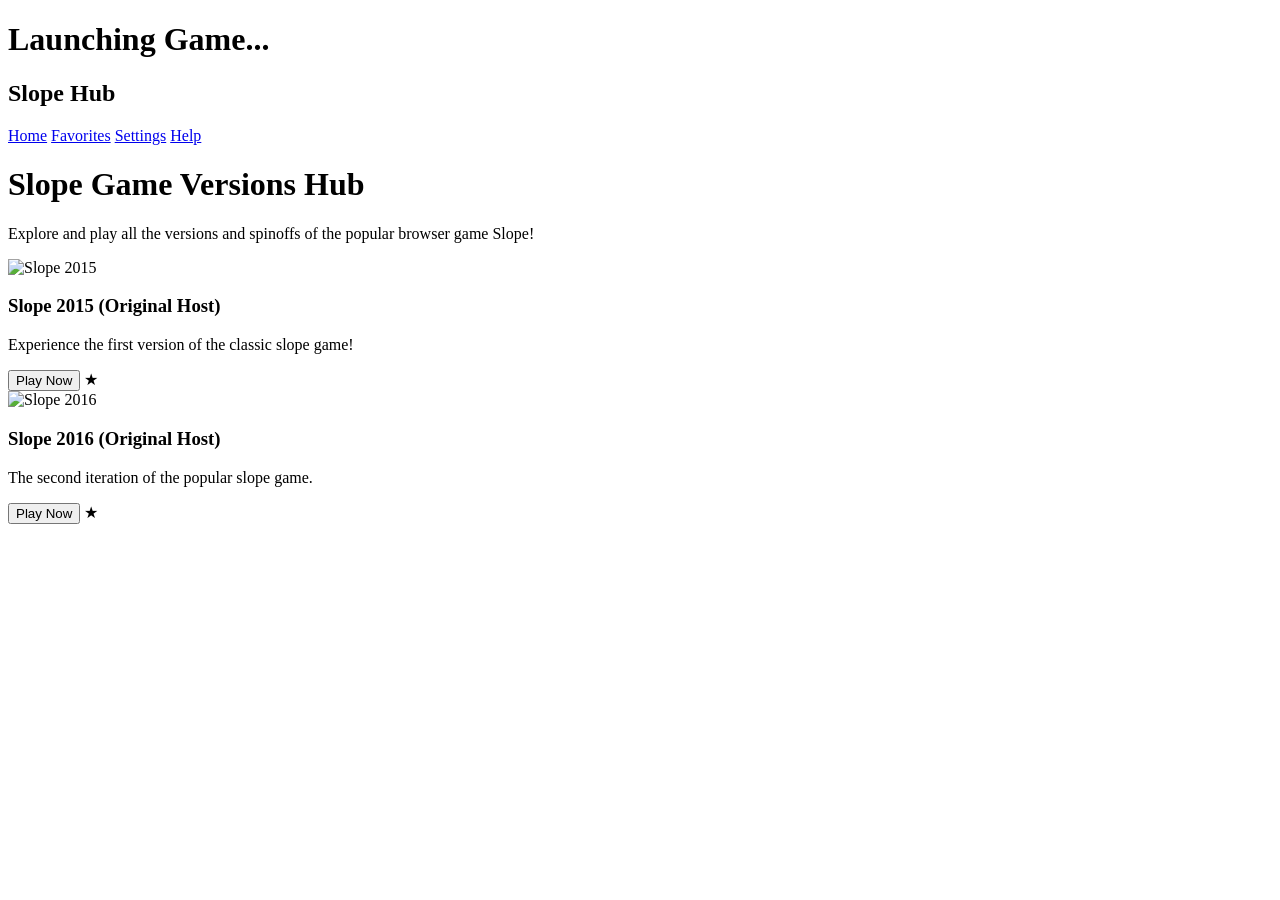
==== commit 40b4907b: "Update index.html" ====
--- a/games/index.html
+++ b/games/index.html
@@ -1,70 +1,70 @@
 <!DOCTYPE html>
 <html lang="en">
 <head>
-  <meta charset="UTF-8">
-  <meta name="viewport" content="width=device-width, initial-scale=1.0">
-  <title>Slope Game Hub</title>
-  <link rel="stylesheet" href="styles.css"> <!-- External CSS -->
-  <link rel="stylesheet" href="https://fonts.googleapis.com/css2?family=Poppins:wght@400;600;700&display=swap">
+    <meta charset="UTF-8">
+    <meta name="viewport" content="width=device-width, initial-scale=1.0">
+    <title>Slope Game Versions Hub</title>
+    <link rel="stylesheet" href="styles.css">
 </head>
 <body>
-  <div id="app">
+    <!-- Loading Screen -->
+    <div id="loading-screen">
+        <div class="loading-content">
+            <h1>Launching Game...</h1>
+            <div class="spinner"></div>
+        </div>
+    </div>
+
     <!-- Sidebar Navigation -->
-    <nav class="sidebar">
-      <div class="sidebar-header">
-        <h2>Slope Hub</h2>
-      </div>
-      <ul class="sidebar-menu">
-        <li><a href="#" class="active"><span class="icon">🏠</span> Home</a></li>
-        <li><a href="#"><span class="icon">📚</span> Library</a></li>
-        <li><a href="#"><span class="icon">⭐</span> Favorites</a></li>
-        <li><a href="#"><span class="icon">⚙️</span> Settings</a></li>
-        <li><a href="#"><span class="icon">❓</span> Help</a></li>
-      </ul>
-    </nav>
+    <aside class="sidebar">
+        <h1>Slope Hub</h1>
+        <nav>
+            <a href="#" class="active">Home</a>
+            <a href="#">Favorites</a>
+            <a href="#">Settings</a>
+            <a href="#">Help</a>
+        </nav>
+    </aside>
 
     <!-- Main Content -->
-    <main class="content">
-      <!-- Game Display Section -->
-      <section class="game-display">
-        <div class="game-info">
-          <h1 id="game-title">Slope 2015</h1>
-          <p id="game-description">The original version of the legendary browser game Slope! Play the classic that started it all.</p>
-          <div class="game-actions">
-            <button id="play-game">Play Now</button>
-          </div>
+    <main>
+        <header>
+            <h1>Slope Game Versions Hub</h1>
+            <p>Explore and play all the versions and spinoffs of the popular browser game Slope!</p>
+        </header>
+        
+        <div class="games-grid">
+            <!-- Game Card 1 -->
+            <div class="game-card">
+                <img src="placeholder.png" alt="Slope 2015">
+                <div class="game-info">
+                    <h3>Slope 2015 (Original Host)</h3>
+                    <p>Experience the first version of the classic slope game!</p>
+                    <div class="game-actions">
+                        <button data-link="https://testwaree.github.io/slopeiscool/games/2015/index.html">Play Now</button>
+                        <span class="favorite-icon">★</span>
+                    </div>
+                </div>
+            </div>
+
+            <!-- Game Card 2 -->
+            <div class="game-card">
+                <img src="placeholder.png" alt="Slope 2016">
+                <div class="game-info">
+                    <h3>Slope 2016 (Original Host)</h3>
+                    <p>The second iteration of the popular slope game.</p>
+                    <div class="game-actions">
+                        <button data-link="https://testwaree.github.io/slopeiscool/games/2016/index.html">Play Now</button>
+                        <span class="favorite-icon">★</span>
+                    </div>
+                </div>
+            </div>
+
+            <!-- Additional game cards (repeat the structure) -->
+            <!-- Add other versions in the same format -->
         </div>
-        <div class="game-thumbnail">
-          <img src="https://via.placeholder.com/128" alt="Slope 2015" id="game-thumbnail">
-        </div>
-      </section>
+    </main>
 
-      <!-- Other Versions Section -->
-      <section class="game-versions">
-        <h2>Other Versions</h2>
-        <div class="versions-grid">
-          <!-- Game Cards -->
-          <div class="game-card" data-version="2015">
-            <img src="https://via.placeholder.com/128" alt="Slope 2015">
-            <h3>Slope 2015</h3>
-            <span class="favorite-icon">⭐</span>
-          </div>
-          <div class="game-card" data-version="2016">
-            <img src="https://via.placeholder.com/128" alt="Slope 2016">
-            <h3>Slope 2016</h3>
-            <span class="favorite-icon">⭐</span>
-          </div>
-          <div class="game-card" data-version="unblocked">
-            <img src="https://via.placeholder.com/128" alt="Slope Unblocked">
-            <h3>Slope Unblocked</h3>
-            <span class="favorite-icon">⭐</span>
-          </div>
-          <!-- Add more game cards here -->
-        </div>
-      </section>
-    </main>
-  </div>
-
-  <script src="script.js"></script> <!-- External JS -->
+    <script src="script.js"></script>
 </body>
 </html>
